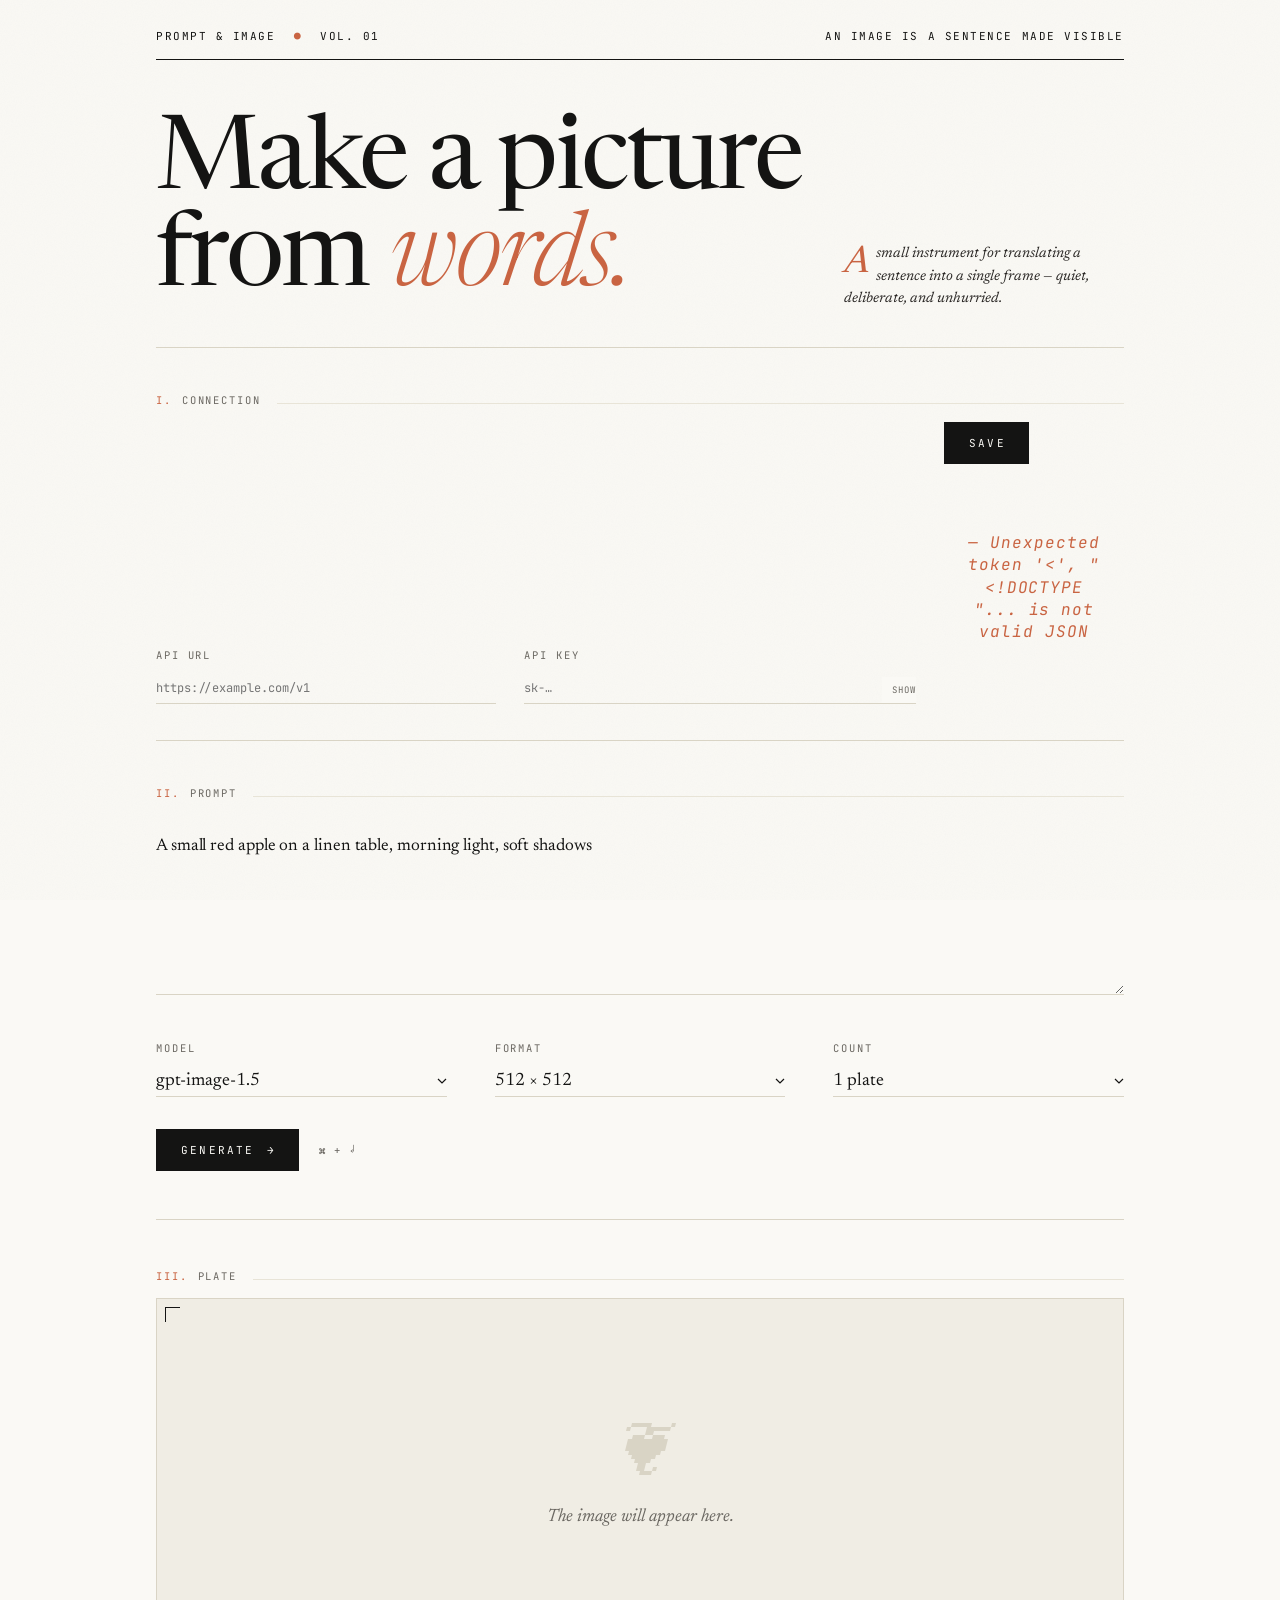
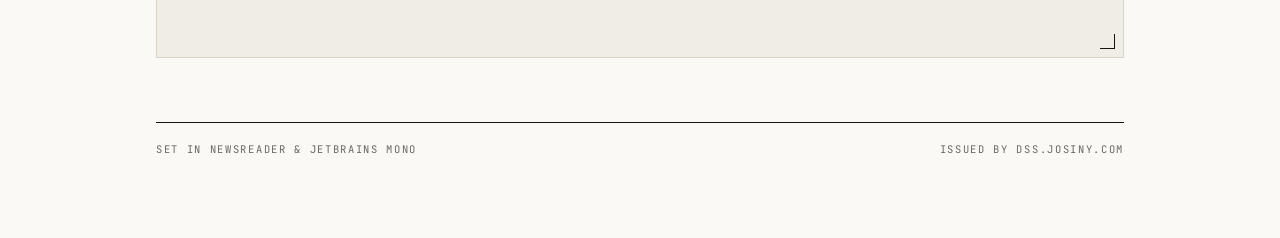
==== GPT图像工坊/static/index.html @ 68ceaa0c "Add GPT image studio tool" ====
<!DOCTYPE html>
<html lang="zh-CN">
<head>
<meta charset="UTF-8">
<title>Prompt &rarr; Image</title>
<link rel="preconnect" href="https://fonts.googleapis.com">
<link rel="preconnect" href="https://fonts.gstatic.com" crossorigin>
<link href="https://fonts.googleapis.com/css2?family=Newsreader:ital,opsz,wght@0,6..72,300;0,6..72,400;0,6..72,500;0,6..72,600;1,6..72,300;1,6..72,400&family=JetBrains+Mono:wght@400;500&display=swap" rel="stylesheet">
<style>
  :root {
    --bg: #FAF9F5;
    --bg-deep: #F0EDE4;
    --ink: #141413;
    --ink-soft: #2A2725;
    --muted: #6B6862;
    --rule: #D9D4C5;
    --rule-fine: #E8E4D7;
    --accent: #c96442;
    --accent-soft: #D9835E;
  }

  * { box-sizing: border-box; margin: 0; padding: 0; }

  html, body { background: var(--bg); }
  html {
    scrollbar-color: var(--accent-soft) var(--bg-deep);
    scrollbar-width: thin;
  }
  ::-webkit-scrollbar { width: 10px; height: 10px; }
  ::-webkit-scrollbar-track { background: var(--bg-deep); }
  ::-webkit-scrollbar-thumb {
    background: #c9bca8;
    border: 2px solid var(--bg-deep);
    border-radius: 0;
  }
  ::-webkit-scrollbar-thumb:hover { background: var(--accent-soft); }
  body {
    font-family: "Newsreader", "Source Serif Pro", Georgia, serif;
    font-feature-settings: "ss01", "kern", "liga";
    color: var(--ink);
    min-height: 100vh;
    line-height: 1.55;
    -webkit-font-smoothing: antialiased;
    text-rendering: optimizeLegibility;
  }

  /* Subtle paper grain */
  body::before {
    content: "";
    position: fixed; inset: 0;
    background-image: url("data:image/svg+xml;utf8,<svg xmlns='http://www.w3.org/2000/svg' width='200' height='200'><filter id='n'><feTurbulence type='fractalNoise' baseFrequency='0.9' numOctaves='2' stitchTiles='stitch'/><feColorMatrix values='0 0 0 0 0.08  0 0 0 0 0.07  0 0 0 0 0.05  0 0 0 0.04 0'/></filter><rect width='100%' height='100%' filter='url(%23n)'/></svg>");
    pointer-events: none;
    z-index: 0;
    mix-blend-mode: multiply;
    opacity: 0.6;
  }

  .page {
    position: relative; z-index: 1;
    max-width: 1080px;
    margin: 0 auto;
    padding: 28px 56px 80px;
  }

  /* ── Masthead ──────────────────────────────────────── */
  .masthead {
    display: flex; justify-content: space-between; align-items: baseline;
    padding-bottom: 14px;
    border-bottom: 1px solid var(--ink);
    font-family: "JetBrains Mono", monospace;
    font-size: 11px;
    letter-spacing: 0.14em;
    text-transform: uppercase;
    color: var(--ink);
  }
  .masthead .left { display: flex; gap: 18px; align-items: baseline; }
  .masthead .dot { color: var(--accent); }

  /* ── Title block ───────────────────────────────────── */
  .title-block {
    display: grid;
    grid-template-columns: 1fr auto;
    gap: 40px;
    align-items: end;
    padding: 56px 0 36px;
    border-bottom: 1px solid var(--rule);
  }
  h1 {
    font-family: "Newsreader", serif;
    font-optical-sizing: auto;
    font-weight: 400;
    font-variation-settings: "opsz" 144;
    font-size: clamp(48px, 8vw, 104px);
    line-height: 0.95;
    letter-spacing: -0.025em;
    color: var(--ink);
  }
  h1 em {
    font-style: italic;
    font-weight: 300;
    color: var(--accent);
  }
  .lede {
    max-width: 280px;
    font-size: 14.5px;
    line-height: 1.55;
    color: var(--ink-soft);
    font-style: italic;
  }
  .lede::first-letter {
    font-family: "Newsreader", serif;
    font-weight: 500;
    font-size: 38px;
    float: left;
    line-height: 0.85;
    padding: 4px 6px 0 0;
    color: var(--accent);
  }

  /* ── Section labels ────────────────────────────────── */
  .section-label {
    display: flex; align-items: baseline; gap: 10px;
    font-family: "JetBrains Mono", monospace;
    font-size: 10.5px;
    letter-spacing: 0.18em;
    text-transform: uppercase;
    color: var(--muted);
    margin-bottom: 14px;
  }
  .section-label .num { color: var(--accent); }
  .section-label .rule {
    flex: 1; height: 1px; background: var(--rule-fine);
    margin-left: 6px;
  }

  /* ── API configuration ─────────────────────────────── */
  .settings-section { padding: 44px 0 0; }
  .settings-grid {
    display: grid;
    grid-template-columns: 1fr 1.15fr auto;
    gap: 28px;
    align-items: end;
    padding-bottom: 36px;
    border-bottom: 1px solid var(--rule);
  }
  .field input {
    width: 100%;
    min-width: 0;
    padding: 7px 0;
    background: transparent;
    border: none;
    border-bottom: 1px solid var(--rule);
    color: var(--ink);
    font-family: "JetBrains Mono", monospace;
    font-size: 12px;
    outline: none;
    transition: border-color 0.25s;
  }
  .field input:focus { border-bottom-color: var(--accent); }
  .secret-control { position: relative; }
  .secret-control input { padding-right: 54px; }
  button.key-toggle {
    position: absolute;
    right: 0;
    bottom: 1px;
    padding: 7px 0 7px 10px;
    background: var(--bg);
    color: var(--muted);
    border: none;
    font-size: 9px;
    letter-spacing: 0.12em;
  }
  button.key-toggle:hover:not(:disabled) { background: var(--bg); color: var(--accent); }
  .config-actions { display: flex; flex-direction: column; align-items: flex-start; gap: 8px; }
  .config-status {
    min-height: 16px;
    max-width: 180px;
    font-family: "JetBrains Mono", monospace;
    font-size: 9.5px;
    line-height: 1.4;
    letter-spacing: 0.06em;
    color: var(--muted);
  }
  .config-status.error { color: var(--accent); }

  /* ── Input ─────────────────────────────────────────── */
  .prompt-section { padding: 44px 0 0; }
  textarea {
    width: 100%;
    min-height: 180px;
    padding: 18px 0 14px;
    background: transparent;
    border: none;
    border-bottom: 1px solid var(--rule);
    color: var(--ink);
    font-family: "Newsreader", serif;
    font-size: 17px;
    font-weight: 400;
    line-height: 1.6;
    letter-spacing: -0.005em;
    outline: none;
    resize: vertical;
    transition: border-color 0.25s;
  }
  textarea::placeholder { color: #B5B0A4; font-style: italic; font-weight: 300; }
  textarea:focus { border-bottom-color: var(--accent); }

  /* ── Controls row ──────────────────────────────────── */
  .controls {
    display: grid;
    grid-template-columns: 1fr 1fr 1fr;
    gap: 48px;
    align-items: end;
    padding: 36px 0 32px;
  }
  .field { display: flex; flex-direction: column; }
  .field label {
    font-family: "JetBrains Mono", monospace;
    font-size: 10.5px;
    letter-spacing: 0.18em;
    text-transform: uppercase;
    color: var(--muted);
    margin-bottom: 10px;
  }
  .field select {
    appearance: none;
    background-color: var(--bg);
    color: var(--ink);
    color-scheme: light;
    border: none;
    border-bottom: 1px solid var(--rule);
    padding: 6px 22px 6px 0;
    font-family: "Newsreader", serif;
    font-size: 18px;
    color: var(--ink);
    cursor: pointer;
    outline: none;
    background-image: url("data:image/svg+xml;utf8,<svg xmlns='http://www.w3.org/2000/svg' width='10' height='6' viewBox='0 0 10 6'><path d='M1 1l4 4 4-4' stroke='%23141413' fill='none' stroke-width='1.2'/></svg>");
    background-repeat: no-repeat;
    background-position: right 0 center;
    transition: border-color 0.25s;
  }
  .field select:hover { border-bottom-color: var(--ink); }
  .field select:focus { border-bottom-color: var(--accent); }
  .field select option {
    background: var(--bg);
    color: var(--ink);
    font-family: "Newsreader", serif;
    font-size: 16px;
  }

  /* ── Submit ────────────────────────────────────────── */
  .submit-row { display: flex; align-items: center; gap: 20px; padding-bottom: 48px; border-bottom: 1px solid var(--rule); }
  button {
    position: relative;
    display: inline-flex; align-items: center; gap: 12px;
    padding: 13px 22px 13px 24px;
    background: var(--ink);
    color: var(--bg);
    border: 1px solid var(--ink);
    font-family: "JetBrains Mono", monospace;
    font-size: 11px;
    letter-spacing: 0.2em;
    text-transform: uppercase;
    cursor: pointer;
    transition: all 0.2s;
  }
  button:hover:not(:disabled) {
    background: var(--accent);
    border-color: var(--accent);
  }
  button:disabled { opacity: 0.4; cursor: not-allowed; }
  button .arrow {
    display: inline-block;
    transition: transform 0.2s;
  }
  button:hover:not(:disabled) .arrow { transform: translateX(3px); }
  .hint {
    font-family: "JetBrains Mono", monospace;
    font-size: 10.5px;
    letter-spacing: 0.16em;
    text-transform: uppercase;
    color: var(--muted);
  }

  /* ── Result ────────────────────────────────────────── */
  .result-section { padding: 48px 0 0; }
  .result-frame {
    position: relative;
    min-height: 360px;
    display: flex; align-items: center; justify-content: center;
    background: var(--bg-deep);
    border: 1px solid var(--rule);
    overflow: hidden;
  }
  .result-frame::before,
  .result-frame::after {
    content: "";
    position: absolute;
    width: 14px; height: 14px;
    border: 1px solid var(--ink);
  }
  .result-frame::before { top: 8px; left: 8px; border-right: none; border-bottom: none; }
  .result-frame::after  { bottom: 8px; right: 8px; border-left: none; border-top: none; }

  .placeholder {
    text-align: center;
    color: var(--muted);
    font-style: italic;
    font-size: 18px;
    padding: 80px 24px;
  }
  .placeholder .glyph {
    display: block;
    font-size: 64px;
    color: var(--rule);
    line-height: 1;
    margin-bottom: 16px;
    font-family: "Newsreader", serif;
  }
  .result-frame img {
    max-width: 100%;
    max-height: 70vh;
    display: block;
    animation: fadeIn 0.6s ease-out;
  }
  .plate-grid {
    width: 100%;
    display: grid;
    grid-template-columns: repeat(2, minmax(0, 1fr));
    gap: 16px;
    padding: 28px;
  }
  .plate-grid.single {
    grid-template-columns: 1fr;
    place-items: center;
  }
  .plate-grid img {
    width: 100%;
    height: auto;
    max-height: none;
    object-fit: contain;
  }
  @keyframes fadeIn {
    from { opacity: 0; transform: scale(0.98); }
    to   { opacity: 1; transform: scale(1); }
  }

  .error {
    text-align: center;
    color: var(--accent);
    font-style: italic;
    font-size: 16px;
    padding: 60px 24px;
  }
  .error::before { content: "— "; }

  .loading {
    text-align: center;
    padding: 80px 24px;
  }
  .loading-label {
    font-family: "JetBrains Mono", monospace;
    font-size: 11px;
    letter-spacing: 0.3em;
    text-transform: uppercase;
    color: var(--ink);
    margin-bottom: 22px;
  }
  .loading-label span {
    display: inline-block;
    opacity: 0;
    animation: blink 1.4s infinite;
  }
  .loading-label span:nth-child(1) { animation-delay: 0.00s; }
  .loading-label span:nth-child(2) { animation-delay: 0.10s; }
  .loading-label span:nth-child(3) { animation-delay: 0.20s; }
  .loading-label span:nth-child(4) { animation-delay: 0.30s; }
  .loading-label span:nth-child(5) { animation-delay: 0.40s; }
  .loading-label span:nth-child(6) { animation-delay: 0.50s; }
  .loading-label span:nth-child(7) { animation-delay: 0.60s; }
  .loading-label span:nth-child(8) { animation-delay: 0.70s; }
  .loading-label span:nth-child(9) { animation-delay: 0.80s; }
  .loading-label span:nth-child(10) { animation-delay: 0.90s; }
  @keyframes blink { 0%, 100% { opacity: 0.15; } 50% { opacity: 1; } }

  .loading-bar {
    width: 240px; height: 1px; margin: 0 auto;
    background: var(--rule);
    position: relative; overflow: hidden;
  }
  .loading-bar::after {
    content: ""; position: absolute; inset: 0;
    background: var(--accent);
    animation: slide 1.6s ease-in-out infinite;
  }
  @keyframes slide {
    0%   { transform: translateX(-100%); }
    50%  { transform: translateX(0); }
    100% { transform: translateX(100%); }
  }

  /* ── Caption (under image) ─────────────────────────── */
  .caption {
    display: flex; justify-content: space-between; align-items: baseline;
    padding: 14px 4px 0;
    font-family: "JetBrains Mono", monospace;
    font-size: 10.5px;
    letter-spacing: 0.14em;
    text-transform: uppercase;
    color: var(--muted);
  }
  .caption .right { color: var(--accent); }

  /* ── Footer ────────────────────────────────────────── */
  .colophon {
    margin-top: 64px;
    padding-top: 18px;
    border-top: 1px solid var(--ink);
    display: flex; justify-content: space-between;
    font-family: "JetBrains Mono", monospace;
    font-size: 10.5px;
    letter-spacing: 0.16em;
    text-transform: uppercase;
    color: var(--muted);
  }

  /* ── Page-load reveal ──────────────────────────────── */
  .reveal { opacity: 0; transform: translateY(8px); animation: reveal 0.7s ease-out forwards; }
  .reveal:nth-of-type(1) { animation-delay: 0.05s; }
  .reveal:nth-of-type(2) { animation-delay: 0.15s; }
  .reveal:nth-of-type(3) { animation-delay: 0.25s; }
  .reveal:nth-of-type(4) { animation-delay: 0.35s; }
  @keyframes reveal { to { opacity: 1; transform: translateY(0); } }

  @media (max-width: 720px) {
    .page { padding: 20px 24px 60px; }
    .title-block { grid-template-columns: 1fr; gap: 24px; }
    .settings-grid, .controls { grid-template-columns: 1fr; gap: 24px; }
    .plate-grid { grid-template-columns: 1fr; padding: 20px; }
    .submit-row { flex-direction: column; align-items: flex-start; }
    textarea { min-height: 150px; font-size: 16px; }
  }
</style>
</head>
<body>
  <div class="page">

    <!-- Masthead -->
    <header class="masthead reveal">
      <div class="left">
        <span>Prompt &amp; Image</span>
        <span class="dot">●</span>
        <span>Vol. 01</span>
      </div>
      <div>An image is a sentence made visible</div>
    </header>

    <!-- Title -->
    <section class="title-block">
      <h1 class="reveal">Make a picture<br>from <em>words.</em></h1>
      <p class="lede reveal">A small instrument for translating a sentence into a single frame — quiet, deliberate, and unhurried.</p>
    </section>

    <!-- API configuration -->
    <section class="settings-section">
      <div class="section-label reveal">
        <span class="num">I.</span><span>Connection</span><span class="rule"></span>
      </div>
      <div class="settings-grid">
        <div class="field reveal">
          <label for="apiBaseUrl">API URL</label>
          <input id="apiBaseUrl" type="url" autocomplete="url" placeholder="https://example.com/v1">
        </div>
        <div class="field reveal">
          <label for="apiKey">API Key</label>
          <div class="secret-control">
            <input id="apiKey" type="password" autocomplete="off" placeholder="sk-…">
            <button class="key-toggle" id="keyToggle" type="button" onclick="toggleApiKey()">Show</button>
          </div>
        </div>
        <div class="config-actions reveal">
          <button id="saveConfigBtn" type="button" onclick="saveConfig()">Save</button>
          <span class="config-status" id="configStatus"></span>
        </div>
      </div>
    </section>

    <!-- Prompt -->
    <section class="prompt-section">
      <div class="section-label reveal">
        <span class="num">II.</span><span>Prompt</span><span class="rule"></span>
      </div>
      <textarea id="prompt" class="reveal" placeholder="Describe what you wish to see…">A small red apple on a linen table, morning light, soft shadows</textarea>
    </section>

    <!-- Controls -->
    <section class="controls">
      <div class="field reveal">
        <label>Model</label>
        <select id="model">
          <option value="gpt-image-1.5">gpt-image-1.5</option>
          <option value="gpt-image-2">gpt-image-2</option>
          <option value="grok-imagine-image">grok-imagine-image</option>
        </select>
      </div>
      <div class="field reveal">
        <label>Format</label>
        <select id="size">
          <option value="256x256">256 × 256</option>
          <option value="512x512" selected>512 × 512</option>
          <option value="1024x1024">1024 × 1024</option>
        </select>
      </div>
      <div class="field reveal">
        <label>Count</label>
        <select id="count">
          <option value="1" selected>1 plate</option>
          <option value="2">2 plates</option>
          <option value="3">3 plates</option>
          <option value="4">4 plates</option>
        </select>
      </div>
    </section>

    <!-- Submit -->
    <div class="submit-row">
      <button id="btn" class="reveal" onclick="generate()">
        Generate <span class="arrow">→</span>
      </button>
      <span class="hint reveal">⌘ + &crarr;</span>
    </div>

    <!-- Result -->
    <section class="result-section">
      <div class="section-label">
        <span class="num">III.</span><span>Plate</span><span class="rule"></span>
      </div>
      <div class="result-frame" id="result">
        <div class="placeholder">
          <span class="glyph">❦</span>
          The image will appear here.
        </div>
      </div>
      <div class="caption" id="caption" style="display:none">
        <span id="cap-left">—</span>
        <span class="right" id="cap-right">—</span>
      </div>
    </section>

    <!-- Colophon -->
    <footer class="colophon">
      <span>Set in Newsreader &amp; JetBrains Mono</span>
      <span>Issued by dss.josiny.com</span>
    </footer>
  </div>

<script>
function setConfigStatus(message, isError = false) {
  const status = document.getElementById('configStatus');
  status.textContent = message;
  status.classList.toggle('error', isError);
}

async function loadConfig() {
  try {
    const response = await fetch('/api/config');
    const data = await response.json();
    if (!response.ok) throw new Error(data.detail || 'Unable to load configuration');
    document.getElementById('apiBaseUrl').value = data.base_url || '';
    document.getElementById('apiKey').value = data.api_key || '';
    setConfigStatus(data.api_key ? 'Configuration loaded' : 'API Key required', !data.api_key);
  } catch (error) {
    setConfigStatus(error.message, true);
  }
}

async function saveConfig() {
  const baseUrl = document.getElementById('apiBaseUrl').value.trim();
  const apiKey = document.getElementById('apiKey').value.trim();
  const button = document.getElementById('saveConfigBtn');
  button.disabled = true;
  button.textContent = 'Saving…';
  setConfigStatus('Saving');

  try {
    const response = await fetch('/api/config', {
      method: 'PUT',
      headers: { 'Content-Type': 'application/json' },
      body: JSON.stringify({ base_url: baseUrl, api_key: apiKey }),
    });
    const data = await response.json();
    if (!response.ok) throw new Error(data.detail || 'Unable to save configuration');
    document.getElementById('apiBaseUrl').value = data.base_url;
    document.getElementById('apiKey').value = data.api_key;
    setConfigStatus('Saved · active now');
  } catch (error) {
    setConfigStatus(error.message, true);
  } finally {
    button.disabled = false;
    button.textContent = 'Save';
  }
}

function toggleApiKey() {
  const input = document.getElementById('apiKey');
  const toggle = document.getElementById('keyToggle');
  const show = input.type === 'password';
  input.type = show ? 'text' : 'password';
  toggle.textContent = show ? 'Hide' : 'Show';
}

function generate() {
  const prompt = document.getElementById('prompt').value.trim();
  const model  = document.getElementById('model').value;
  const size   = document.getElementById('size').value;
  const n      = Number(document.getElementById('count').value);
  const btn    = document.getElementById('btn');
  const result = document.getElementById('result');
  const cap    = document.getElementById('caption');

  if (!prompt) { flashEmpty(); return; }

  btn.disabled = true;
  btn.innerHTML = 'Generating <span class="arrow">…</span>';
  cap.style.display = 'none';
  result.innerHTML = `
    <div class="loading">
      <div class="loading-label" id="loadingLabel"></div>
      <div class="loading-bar"></div>
    </div>`;
  const lbl = n > 1 ? `Generating ${n} plates` : "Generating";
  document.getElementById('loadingLabel').innerHTML =
    [...lbl].map(c => c === ' ' ? '<span>&nbsp;</span>' : `<span>${c}</span>`).join('');

  const t0 = Date.now();
  fetch('/api/generate', {
    method: 'POST',
    headers: { 'Content-Type': 'application/json' },
    body: JSON.stringify({ prompt, model, size, n }),
  })
  .then(r => r.json().then(d => ({ ok: r.ok, d })))
  .then(({ ok, d }) => {
    if (!ok) throw new Error(d.detail || 'Failed');
    const images = Array.isArray(d.images) && d.images.length ? d.images : [{ data_url: d.data_url }];
    result.innerHTML = `
      <div class="plate-grid ${images.length === 1 ? 'single' : ''}">
        ${images.map((image, index) => `<img src="${image.file_url || image.data_url}" alt="plate ${index + 1}">`).join('')}
      </div>`;
    const sec = ((Date.now() - t0) / 1000).toFixed(1);
    const plateLabel = images.length === 1 ? 'Plate I' : `Plates I–${images.length}`;
    document.getElementById('cap-left').textContent  = `${plateLabel} · ${d.model} · ${d.size}`;
    const saved = images.every(image => image.file_path) ? ' · saved to output/' : '';
    document.getElementById('cap-right').textContent = `Engraved in ${sec}s${saved}`;
    cap.style.display = 'flex';
  })
  .catch(e => {
    result.innerHTML = `<div class="error">${e.message}</div>`;
  })
  .finally(() => {
    btn.disabled = false;
    btn.innerHTML = 'Generate <span class="arrow">→</span>';
  });
}

function flashEmpty() {
  const ta = document.getElementById('prompt');
  ta.style.borderBottomColor = 'var(--accent)';
  ta.placeholder = 'A prompt is required…';
  setTimeout(() => {
    ta.style.borderBottomColor = '';
    ta.placeholder = 'Describe what you wish to see…';
  }, 1600);
}

document.getElementById('model').addEventListener('change', e => {
  const isGrok = e.target.value === 'grok-imagine-image';
  const size = document.getElementById('size');
  const count = document.getElementById('count');
  size.value = isGrok ? '1024x1024' : size.value;
  count.value = isGrok ? '1' : count.value;
  [...size.options].forEach(option => option.disabled = isGrok && option.value !== '1024x1024');
  [...count.options].forEach(option => option.disabled = isGrok && option.value !== '1');
});

document.getElementById('prompt').addEventListener('keydown', e => {
  if ((e.ctrlKey || e.metaKey) && e.key === 'Enter') generate();
});

loadConfig();
</script>
</body>
</html>
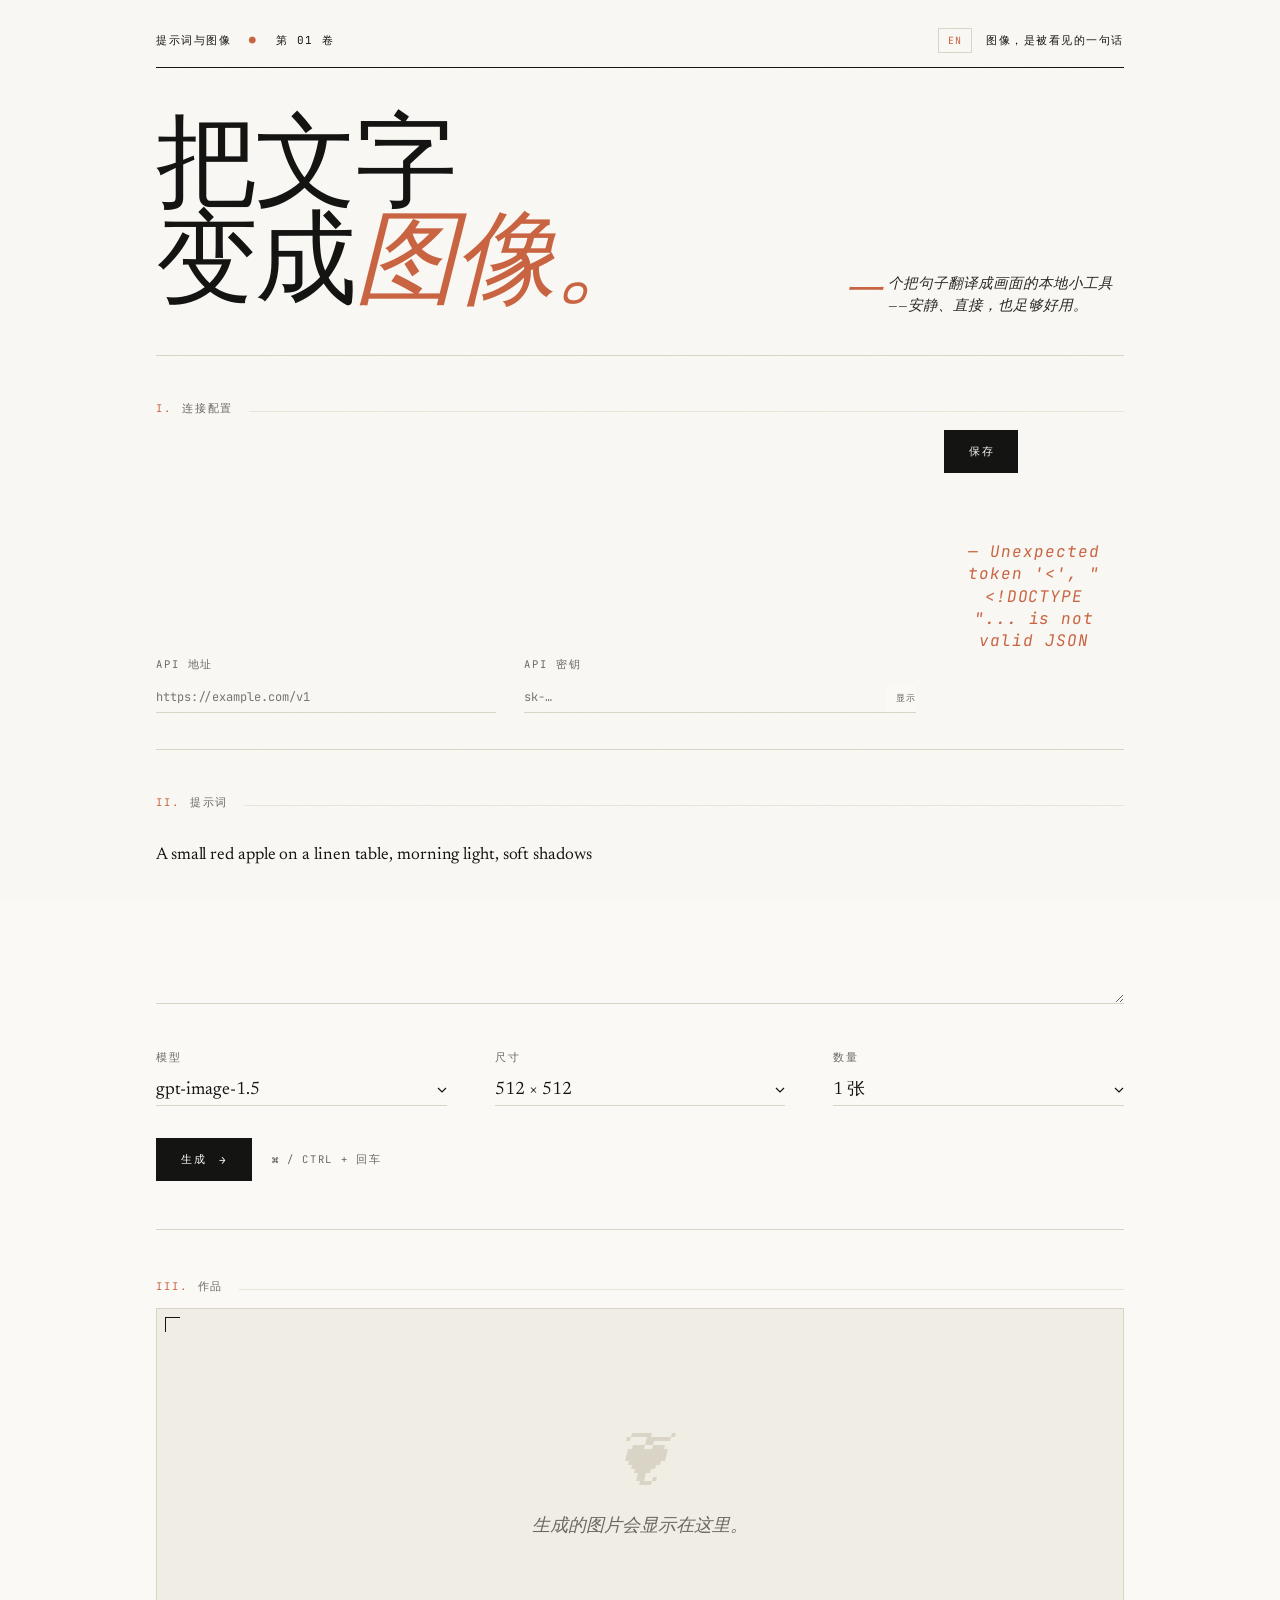
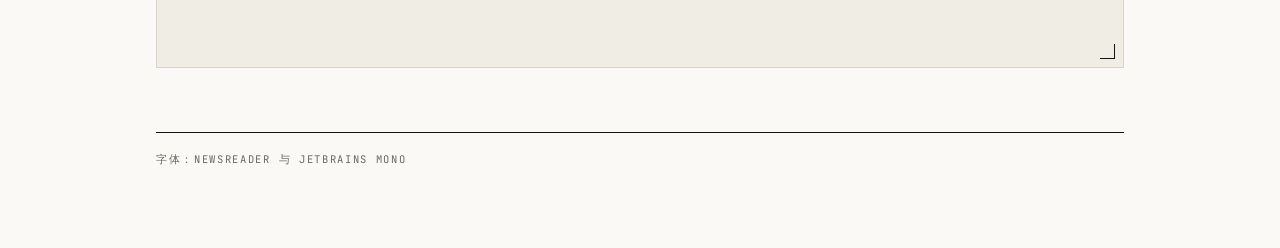
==== commit 2fb29a7d: "Add image tool language toggle" ====
--- a/GPT图像工坊/static/index.html
+++ b/GPT图像工坊/static/index.html
@@ -74,7 +74,21 @@
     color: var(--ink);
   }
   .masthead .left { display: flex; gap: 18px; align-items: baseline; }
+  .masthead .right { display: flex; gap: 14px; align-items: center; justify-content: flex-end; text-align: right; }
   .masthead .dot { color: var(--accent); }
+  button.language-toggle {
+    padding: 5px 9px;
+    background: transparent;
+    color: var(--accent);
+    border: 1px solid var(--rule);
+    font-size: 10px;
+    letter-spacing: 0.12em;
+  }
+  button.language-toggle:hover:not(:disabled) {
+    background: var(--accent);
+    border-color: var(--accent);
+    color: var(--bg);
+  }
 
   /* ── Title block ───────────────────────────────────── */
   .title-block {
@@ -435,6 +449,8 @@
 
   @media (max-width: 720px) {
     .page { padding: 20px 24px 60px; }
+    .masthead { align-items: flex-start; gap: 16px; }
+    .masthead .left, .masthead .right { flex-wrap: wrap; }
     .title-block { grid-template-columns: 1fr; gap: 24px; }
     .settings-grid, .controls { grid-template-columns: 1fr; gap: 24px; }
     .plate-grid { grid-template-columns: 1fr; padding: 20px; }
@@ -449,38 +465,41 @@
     <!-- Masthead -->
     <header class="masthead reveal">
       <div class="left">
-        <span>Prompt &amp; Image</span>
+        <span data-i18n="brand">Prompt &amp; Image</span>
         <span class="dot">●</span>
-        <span>Vol. 01</span>
-      </div>
-      <div>An image is a sentence made visible</div>
+        <span data-i18n="volume">Vol. 01</span>
+      </div>
+      <div class="right">
+        <button class="language-toggle" id="langToggle" type="button" onclick="toggleLanguage()" aria-label="Switch language">中文</button>
+        <span data-i18n="tagline">An image is a sentence made visible</span>
+      </div>
     </header>
 
     <!-- Title -->
     <section class="title-block">
-      <h1 class="reveal">Make a picture<br>from <em>words.</em></h1>
-      <p class="lede reveal">A small instrument for translating a sentence into a single frame — quiet, deliberate, and unhurried.</p>
+      <h1 class="reveal" data-i18n="heroTitle">Make a picture<br>from <em>words.</em></h1>
+      <p class="lede reveal" data-i18n="heroLede">A small instrument for translating a sentence into a single frame — quiet, deliberate, and unhurried.</p>
     </section>
 
     <!-- API configuration -->
     <section class="settings-section">
       <div class="section-label reveal">
-        <span class="num">I.</span><span>Connection</span><span class="rule"></span>
+        <span class="num">I.</span><span data-i18n="connection">Connection</span><span class="rule"></span>
       </div>
       <div class="settings-grid">
         <div class="field reveal">
-          <label for="apiBaseUrl">API URL</label>
+          <label for="apiBaseUrl" data-i18n="apiUrl">API URL</label>
           <input id="apiBaseUrl" type="url" autocomplete="url" placeholder="https://example.com/v1">
         </div>
         <div class="field reveal">
-          <label for="apiKey">API Key</label>
+          <label for="apiKey" data-i18n="apiKey">API Key</label>
           <div class="secret-control">
             <input id="apiKey" type="password" autocomplete="off" placeholder="sk-…">
-            <button class="key-toggle" id="keyToggle" type="button" onclick="toggleApiKey()">Show</button>
+            <button class="key-toggle" id="keyToggle" type="button" onclick="toggleApiKey()" data-i18n="showKey">Show</button>
           </div>
         </div>
         <div class="config-actions reveal">
-          <button id="saveConfigBtn" type="button" onclick="saveConfig()">Save</button>
+          <button id="saveConfigBtn" type="button" onclick="saveConfig()" data-i18n="save">Save</button>
           <span class="config-status" id="configStatus"></span>
         </div>
       </div>
@@ -489,15 +508,15 @@
     <!-- Prompt -->
     <section class="prompt-section">
       <div class="section-label reveal">
-        <span class="num">II.</span><span>Prompt</span><span class="rule"></span>
-      </div>
-      <textarea id="prompt" class="reveal" placeholder="Describe what you wish to see…">A small red apple on a linen table, morning light, soft shadows</textarea>
+        <span class="num">II.</span><span data-i18n="promptLabel">Prompt</span><span class="rule"></span>
+      </div>
+      <textarea id="prompt" class="reveal" placeholder="Describe what you wish to see…" data-i18n-placeholder="promptPlaceholder">A small red apple on a linen table, morning light, soft shadows</textarea>
     </section>
 
     <!-- Controls -->
     <section class="controls">
       <div class="field reveal">
-        <label>Model</label>
+        <label data-i18n="model">Model</label>
         <select id="model">
           <option value="gpt-image-1.5">gpt-image-1.5</option>
           <option value="gpt-image-2">gpt-image-2</option>
@@ -505,7 +524,7 @@
         </select>
       </div>
       <div class="field reveal">
-        <label>Format</label>
+        <label data-i18n="format">Format</label>
         <select id="size">
           <option value="256x256">256 × 256</option>
           <option value="512x512" selected>512 × 512</option>
@@ -513,12 +532,12 @@
         </select>
       </div>
       <div class="field reveal">
-        <label>Count</label>
+        <label data-i18n="count">Count</label>
         <select id="count">
-          <option value="1" selected>1 plate</option>
-          <option value="2">2 plates</option>
-          <option value="3">3 plates</option>
-          <option value="4">4 plates</option>
+          <option value="1" selected data-i18n="count1">1 plate</option>
+          <option value="2" data-i18n="count2">2 plates</option>
+          <option value="3" data-i18n="count3">3 plates</option>
+          <option value="4" data-i18n="count4">4 plates</option>
         </select>
       </div>
     </section>
@@ -526,20 +545,20 @@
     <!-- Submit -->
     <div class="submit-row">
       <button id="btn" class="reveal" onclick="generate()">
-        Generate <span class="arrow">→</span>
+        <span data-i18n="generate">Generate</span> <span class="arrow">→</span>
       </button>
-      <span class="hint reveal">⌘ + &crarr;</span>
+      <span class="hint reveal" data-i18n="hint">⌘ + ↵</span>
     </div>
 
     <!-- Result -->
     <section class="result-section">
       <div class="section-label">
-        <span class="num">III.</span><span>Plate</span><span class="rule"></span>
+        <span class="num">III.</span><span data-i18n="plate">Plate</span><span class="rule"></span>
       </div>
       <div class="result-frame" id="result">
         <div class="placeholder">
           <span class="glyph">❦</span>
-          The image will appear here.
+          <span data-i18n="placeholder">The image will appear here.</span>
         </div>
       </div>
       <div class="caption" id="caption" style="display:none">
@@ -550,26 +569,150 @@
 
     <!-- Colophon -->
     <footer class="colophon">
-      <span>Set in Newsreader &amp; JetBrains Mono</span>
-      <span>Issued by dss.josiny.com</span>
+      <span data-i18n="footerType">Set in Newsreader &amp; JetBrains Mono</span>
     </footer>
   </div>
 
 <script>
-function setConfigStatus(message, isError = false) {
+const translations = {
+  en: {
+    pageTitle: 'Prompt → Image',
+    brand: 'Prompt & Image',
+    volume: 'Vol. 01',
+    tagline: 'An image is a sentence made visible',
+    heroTitle: 'Make a picture<br>from <em>words.</em>',
+    heroLede: 'A small instrument for translating a sentence into a single frame — quiet, deliberate, and unhurried.',
+    connection: 'Connection',
+    apiUrl: 'API URL',
+    apiKey: 'API Key',
+    showKey: 'Show',
+    hideKey: 'Hide',
+    save: 'Save',
+    saving: 'Saving…',
+    configLoaded: 'Configuration loaded',
+    apiKeyRequired: 'API Key required',
+    saved: 'Saved · active now',
+    unableLoadConfig: 'Unable to load configuration',
+    unableSaveConfig: 'Unable to save configuration',
+    promptLabel: 'Prompt',
+    promptPlaceholder: 'Describe what you wish to see…',
+    promptRequired: 'A prompt is required…',
+    model: 'Model',
+    format: 'Format',
+    count: 'Count',
+    count1: '1 plate',
+    count2: '2 plates',
+    count3: '3 plates',
+    count4: '4 plates',
+    generate: 'Generate',
+    generating: 'Generating',
+    generatingPlates: n => `Generating ${n} plates`,
+    hint: '⌘ / Ctrl + ↵',
+    plate: 'Plate',
+    placeholder: 'The image will appear here.',
+    failed: 'Failed',
+    plateSingle: 'Plate I',
+    plateMulti: n => `Plates I–${n}`,
+    savedToOutput: ' · saved to output/',
+    engraved: sec => `Engraved in ${sec}s`,
+    footerType: 'Set in Newsreader & JetBrains Mono',
+    langToggle: '中文',
+    switchLanguage: 'Switch language',
+  },
+  zh: {
+    pageTitle: '提示词 → 图像',
+    brand: '提示词与图像',
+    volume: '第 01 卷',
+    tagline: '图像，是被看见的一句话',
+    heroTitle: '把文字<br>变成<em>图像。</em>',
+    heroLede: '一个把句子翻译成画面的本地小工具——安静、直接，也足够好用。',
+    connection: '连接配置',
+    apiUrl: 'API 地址',
+    apiKey: 'API 密钥',
+    showKey: '显示',
+    hideKey: '隐藏',
+    save: '保存',
+    saving: '保存中…',
+    configLoaded: '配置已加载',
+    apiKeyRequired: '需要 API Key',
+    saved: '已保存 · 立即生效',
+    unableLoadConfig: '无法加载配置',
+    unableSaveConfig: '无法保存配置',
+    promptLabel: '提示词',
+    promptPlaceholder: '描述你想看到的画面…',
+    promptRequired: '请输入提示词…',
+    model: '模型',
+    format: '尺寸',
+    count: '数量',
+    count1: '1 张',
+    count2: '2 张',
+    count3: '3 张',
+    count4: '4 张',
+    generate: '生成',
+    generating: '生成中',
+    generatingPlates: n => `正在生成 ${n} 张`,
+    hint: '⌘ / Ctrl + 回车',
+    plate: '作品',
+    placeholder: '生成的图片会显示在这里。',
+    failed: '生成失败',
+    plateSingle: '作品 I',
+    plateMulti: n => `作品 I–${n}`,
+    savedToOutput: ' · 已保存到 output/',
+    engraved: sec => `用时 ${sec}s`,
+    footerType: '字体：Newsreader 与 JetBrains Mono',
+    langToggle: 'EN',
+    switchLanguage: '切换语言',
+  },
+};
+
+let currentLang = localStorage.getItem('promptImageLang') || 'zh';
+let configStatusState = null;
+
+function t(key, ...args) {
+  const value = translations[currentLang][key] ?? translations.en[key] ?? key;
+  return typeof value === 'function' ? value(...args) : value;
+}
+
+function applyLanguage() {
+  document.documentElement.lang = currentLang === 'zh' ? 'zh-CN' : 'en';
+  document.title = t('pageTitle');
+  document.querySelectorAll('[data-i18n]').forEach(element => {
+    element.innerHTML = t(element.dataset.i18n);
+  });
+  document.querySelectorAll('[data-i18n-placeholder]').forEach(element => {
+    element.placeholder = t(element.dataset.i18nPlaceholder);
+  });
+  const langToggle = document.getElementById('langToggle');
+  langToggle.textContent = t('langToggle');
+  langToggle.setAttribute('aria-label', t('switchLanguage'));
+  const keyToggle = document.getElementById('keyToggle');
+  keyToggle.textContent = document.getElementById('apiKey').type === 'password' ? t('showKey') : t('hideKey');
+}
+
+function toggleLanguage() {
+  currentLang = currentLang === 'zh' ? 'en' : 'zh';
+  localStorage.setItem('promptImageLang', currentLang);
+  applyLanguage();
+  if (configStatusState) {
+    setConfigStatus(t(configStatusState), configStatusState === 'apiKeyRequired', configStatusState);
+  }
+}
+
+function setConfigStatus(message, isError = false, state = null) {
   const status = document.getElementById('configStatus');
   status.textContent = message;
   status.classList.toggle('error', isError);
+  configStatusState = state;
 }
 
 async function loadConfig() {
   try {
     const response = await fetch('/api/config');
     const data = await response.json();
-    if (!response.ok) throw new Error(data.detail || 'Unable to load configuration');
+    if (!response.ok) throw new Error(data.detail || t('unableLoadConfig'));
     document.getElementById('apiBaseUrl').value = data.base_url || '';
     document.getElementById('apiKey').value = data.api_key || '';
-    setConfigStatus(data.api_key ? 'Configuration loaded' : 'API Key required', !data.api_key);
+    setConfigStatus(data.api_key ? t('configLoaded') : t('apiKeyRequired'), !data.api_key, data.api_key ? 'configLoaded' : 'apiKeyRequired');
   } catch (error) {
     setConfigStatus(error.message, true);
   }
@@ -580,8 +723,8 @@
   const apiKey = document.getElementById('apiKey').value.trim();
   const button = document.getElementById('saveConfigBtn');
   button.disabled = true;
-  button.textContent = 'Saving…';
-  setConfigStatus('Saving');
+  button.textContent = t('saving');
+  setConfigStatus(t('saving'), false, 'saving');
 
   try {
     const response = await fetch('/api/config', {
@@ -590,15 +733,15 @@
       body: JSON.stringify({ base_url: baseUrl, api_key: apiKey }),
     });
     const data = await response.json();
-    if (!response.ok) throw new Error(data.detail || 'Unable to save configuration');
+    if (!response.ok) throw new Error(data.detail || t('unableSaveConfig'));
     document.getElementById('apiBaseUrl').value = data.base_url;
     document.getElementById('apiKey').value = data.api_key;
-    setConfigStatus('Saved · active now');
+    setConfigStatus(t('saved'), false, 'saved');
   } catch (error) {
     setConfigStatus(error.message, true);
   } finally {
     button.disabled = false;
-    button.textContent = 'Save';
+    button.textContent = t('save');
   }
 }
 
@@ -607,7 +750,7 @@
   const toggle = document.getElementById('keyToggle');
   const show = input.type === 'password';
   input.type = show ? 'text' : 'password';
-  toggle.textContent = show ? 'Hide' : 'Show';
+  toggle.textContent = show ? t('hideKey') : t('showKey');
 }
 
 function generate() {
@@ -622,14 +765,14 @@
   if (!prompt) { flashEmpty(); return; }
 
   btn.disabled = true;
-  btn.innerHTML = 'Generating <span class="arrow">…</span>';
+  btn.innerHTML = `${t('generating')} <span class="arrow">…</span>`;
   cap.style.display = 'none';
   result.innerHTML = `
     <div class="loading">
       <div class="loading-label" id="loadingLabel"></div>
       <div class="loading-bar"></div>
     </div>`;
-  const lbl = n > 1 ? `Generating ${n} plates` : "Generating";
+  const lbl = n > 1 ? t('generatingPlates', n) : t('generating');
   document.getElementById('loadingLabel').innerHTML =
     [...lbl].map(c => c === ' ' ? '<span>&nbsp;</span>' : `<span>${c}</span>`).join('');
 
@@ -641,17 +784,17 @@
   })
   .then(r => r.json().then(d => ({ ok: r.ok, d })))
   .then(({ ok, d }) => {
-    if (!ok) throw new Error(d.detail || 'Failed');
+    if (!ok) throw new Error(d.detail || t('failed'));
     const images = Array.isArray(d.images) && d.images.length ? d.images : [{ data_url: d.data_url }];
     result.innerHTML = `
       <div class="plate-grid ${images.length === 1 ? 'single' : ''}">
         ${images.map((image, index) => `<img src="${image.file_url || image.data_url}" alt="plate ${index + 1}">`).join('')}
       </div>`;
     const sec = ((Date.now() - t0) / 1000).toFixed(1);
-    const plateLabel = images.length === 1 ? 'Plate I' : `Plates I–${images.length}`;
+    const plateLabel = images.length === 1 ? t('plateSingle') : t('plateMulti', images.length);
     document.getElementById('cap-left').textContent  = `${plateLabel} · ${d.model} · ${d.size}`;
-    const saved = images.every(image => image.file_path) ? ' · saved to output/' : '';
-    document.getElementById('cap-right').textContent = `Engraved in ${sec}s${saved}`;
+    const saved = images.every(image => image.file_path) ? t('savedToOutput') : '';
+    document.getElementById('cap-right').textContent = `${t('engraved', sec)}${saved}`;
     cap.style.display = 'flex';
   })
   .catch(e => {
@@ -659,17 +802,17 @@
   })
   .finally(() => {
     btn.disabled = false;
-    btn.innerHTML = 'Generate <span class="arrow">→</span>';
+    btn.innerHTML = `<span data-i18n="generate">${t('generate')}</span> <span class="arrow">→</span>`;
   });
 }
 
 function flashEmpty() {
   const ta = document.getElementById('prompt');
   ta.style.borderBottomColor = 'var(--accent)';
-  ta.placeholder = 'A prompt is required…';
+  ta.placeholder = t('promptRequired');
   setTimeout(() => {
     ta.style.borderBottomColor = '';
-    ta.placeholder = 'Describe what you wish to see…';
+    ta.placeholder = t('promptPlaceholder');
   }, 1600);
 }
 
@@ -687,6 +830,7 @@
   if ((e.ctrlKey || e.metaKey) && e.key === 'Enter') generate();
 });
 
+applyLanguage();
 loadConfig();
 </script>
 </body>
